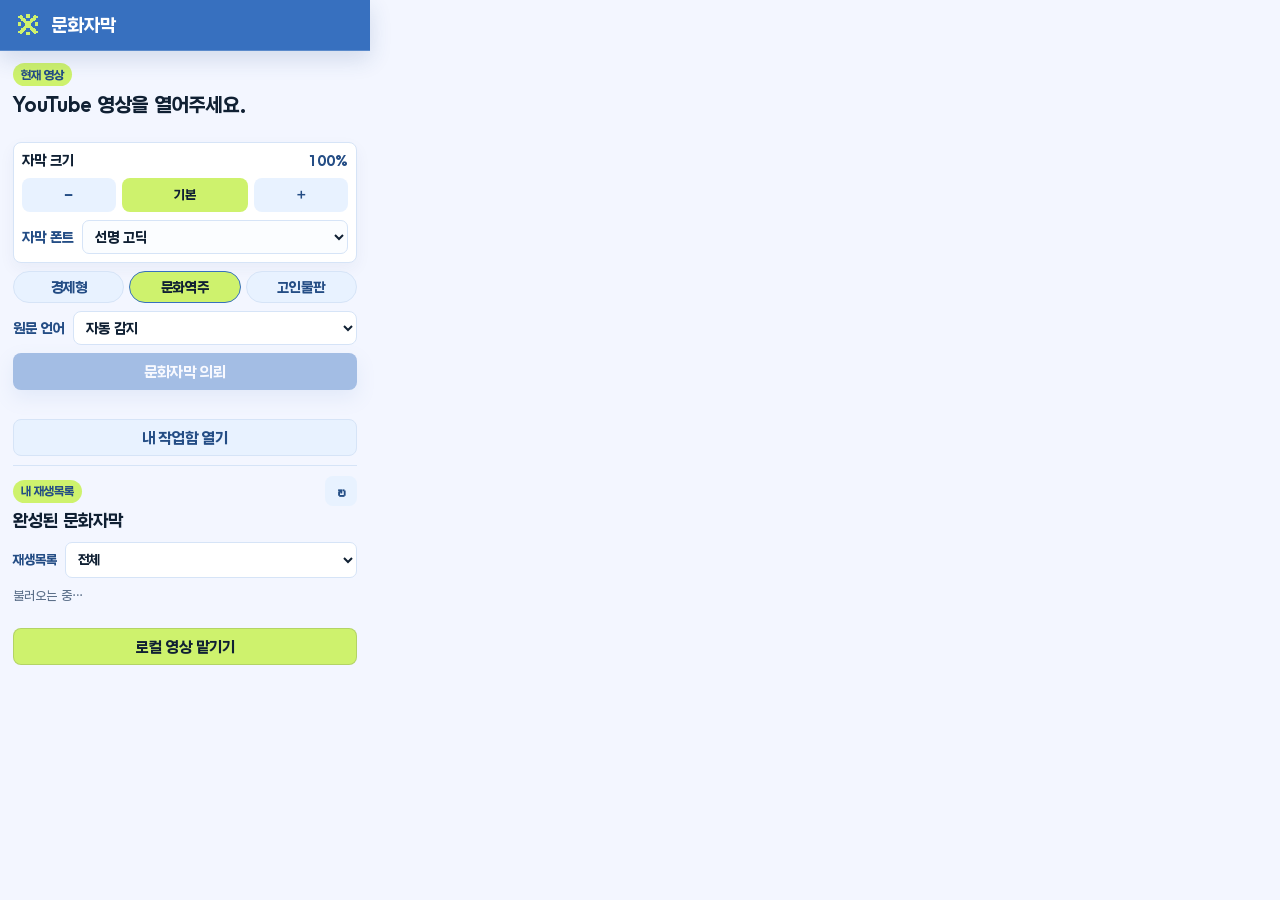
==== app/extension/popup.html @ 167eb342 "Add culture-subtitle-workbench skill and local app" ====
<!doctype html>
<html lang="ko">
<head>
  <meta charset="utf-8">
  <link rel="stylesheet" href="popup.css">
</head>
<body>
  <header><span><img src="icon-32.png" alt=""></span><strong>문화자막</strong></header>
  <main>
    <p class="label">현재 영상</p>
    <h1 id="title">YouTube 영상을 열어주세요.</h1>
    <section class="size-control" aria-labelledby="size-title">
      <div class="size-heading"><strong id="size-title">자막 크기</strong><output id="size-value">100%</output></div>
      <div class="size-buttons">
        <button id="size-down" type="button" aria-label="자막 작게">−</button>
        <button id="size-reset" type="button">기본</button>
        <button id="size-up" type="button" aria-label="자막 크게">＋</button>
      </div>
      <label class="font-control" for="subtitle-font"><span>자막 폰트</span>
        <select id="subtitle-font">
          <option value="gothic">선명 고딕</option>
          <option value="a2z">A2Z</option>
          <option value="serif">명조</option>
          <option value="mono">고정폭</option>
        </select>
      </label>
    </section>
    <div class="level-row">
      <label><input type="radio" name="level" value="economy"> 경제형</label>
      <label><input type="radio" name="level" value="culture" checked> 문화역주</label>
      <label><input type="radio" name="level" value="curator"> 고인물판</label>
    </div>
    <label class="language-control" for="source-language">
      <span>원문 언어</span>
      <select id="source-language">
        <option value="auto" selected>자동 감지</option>
        <option value="tr">튀르키예어</option>
        <option value="fa">페르시아어</option>
        <option value="pt">포르투갈어(브라질 포함)</option>
        <option value="es">스페인어</option>
        <option value="ar">아랍어</option>
        <option value="ja">일본어</option>
        <option value="zh">중국어</option>
        <option value="ru">러시아어</option>
        <option value="en">영어</option>
      </select>
    </label>
    <button id="queue" class="primary" type="button" disabled>문화자막 의뢰</button>
    <p id="status" role="status"></p>
    <button id="open-queue" class="quick-queue" type="button">내 작업함 열기</button>
    <section class="playlist" aria-labelledby="playlist-title">
      <div class="playlist-heading">
        <p class="label">내 재생목록</p>
        <button id="refresh-playlist" class="icon-button" type="button" aria-label="새로고침">↻</button>
      </div>
      <h2 id="playlist-title">완성된 문화자막</h2>
      <label class="playlist-filter" for="playlist-filter"><span>재생목록</span><select id="playlist-filter"><option value="all">전체</option></select></label>
      <div id="playlist-items"><p class="empty">불러오는 중…</p></div>
    </section>
  </main>
  <footer>
    <button id="open-local" type="button">로컬 영상 맡기기</button>
  </footer>
  <script src="popup.js"></script>
</body>
</html>
---- app/extension/popup.css ----
@font-face { font-family: "A2Z"; src: url("fonts/A2Z-Regular.ttf") format("truetype"); font-weight: 400; font-display: swap; }
@font-face { font-family: "A2Z"; src: url("fonts/A2Z-Medium.ttf") format("truetype"); font-weight: 500; font-display: swap; }
@font-face { font-family: "A2Z"; src: url("fonts/A2Z-Bold.ttf") format("truetype"); font-weight: 700 950; font-display: swap; }
:root { --moon:#f3f6ff; --panel:#fff; --soft:#e8f2ff; --ink:#102033; --muted:#5c708a; --harbor:#3770bf; --harbor-dark:#244d85; --herb:#cef26d; --line:#d6e4f7; }
* { box-sizing: border-box; }
body { width: 370px; max-height: 580px; margin: 0; overflow-y: auto; color: var(--ink); background: var(--moon); font: 15px/1.42 "A2Z", "Pretendard", "Segoe UI", "Malgun Gothic", sans-serif; word-break: keep-all; overflow-wrap: break-word; }
header { position: sticky; top: 0; z-index: 5; display: flex; align-items: center; gap: 9px; padding: 10px 13px; color: #fff; background: var(--harbor); border-bottom: 1px solid rgba(255,255,255,.18); box-shadow: 0 8px 22px rgba(36,77,133,.16); }
header span { display: block; overflow: hidden; width: 30px; height: 30px; border-radius: 8px; }
header img { display: block; width: 100%; height: 100%; image-rendering: pixelated; }
header strong { font-size: 17px; font-weight: 900; }
main { padding: 12px 13px 9px; }
.label { display: inline-flex; align-items: center; min-height: 23px; margin: 0 0 6px; padding: 0 8px; color: var(--harbor-dark); background: var(--herb); border-radius: 999px; font-size: 11px; font-weight: 900; letter-spacing: 0; }
h1 { min-height: 42px; margin: 0 0 10px; font-size: 18px; line-height: 1.35; }
.size-control { margin: -2px 0 8px; padding: 8px; background: var(--panel); border: 1px solid var(--line); border-radius: 8px; box-shadow: 0 6px 16px rgba(31,67,112,.05); }
.size-heading { display: flex; align-items: center; justify-content: space-between; margin-bottom: 8px; font-size: 13px; }
.size-heading output { color: var(--harbor-dark); font-weight: 900; font-variant-numeric: tabular-nums; }
.size-buttons { display: grid; grid-template-columns: 1fr 1.35fr 1fr; gap: 6px; }
.size-buttons button { min-height: 34px; color: var(--harbor-dark); background: var(--soft); font-size: 14px; }
.size-buttons button:hover { background: #d9eaff; }
.size-buttons #size-reset { color: var(--ink); background: var(--herb); font-size: 12px; }
.size-buttons button:disabled { cursor: default; opacity: .42; }
.font-control { display: grid; grid-template-columns: auto 1fr; align-items: center; gap: 8px; margin-top: 8px; color: var(--harbor-dark); font-size: 13px; font-weight: 900; }
.font-control select { min-width: 0; min-height: 34px; padding: 0 8px; color: var(--ink); background: #fbfdff; border: 1px solid var(--line); border-radius: 7px; font: 700 13px "A2Z", "Malgun Gothic", sans-serif; }
.level-row { display: flex; gap: 5px; margin-bottom: 8px; }
.level-row label { flex: 1; padding: 6px 3px; text-align: center; color: var(--harbor-dark); background: var(--soft); border: 1px solid var(--line); border-radius: 999px; font-size: 13px; font-weight: 800; cursor: pointer; }
.level-row input { display: none; }
.level-row label:has(input:checked) { color: var(--ink); background: var(--herb); border-color: var(--harbor); }
.language-control { display: grid; grid-template-columns: auto 1fr; align-items: center; gap: 8px; margin: 0 0 8px; color: var(--harbor-dark); font-size: 13px; font-weight: 900; }
.language-control select { min-width: 0; min-height: 34px; padding: 0 8px; color: var(--ink); background: var(--panel); border: 1px solid var(--line); border-radius: 8px; font: 700 13px "A2Z", "Malgun Gothic", sans-serif; }
button { width: 100%; min-height: 37px; border: 0; border-radius: 8px; font: 800 14px "A2Z", "Malgun Gothic", sans-serif; cursor: pointer; transition: transform 120ms ease-out, background-color 120ms ease-out, color 120ms ease-out; }
button:hover:not(:disabled) { transform: translateY(-1px); }
button:focus-visible { outline: 3px solid var(--herb); outline-offset: 2px; }
.primary { color: #fff; background: var(--harbor); box-shadow: 0 8px 18px rgba(55,112,191,.2); }
.primary:hover:not(:disabled) { background: var(--harbor-dark); }
.primary:disabled { cursor: default; opacity: .42; }
#status { min-height: 19px; margin: 7px 0 0; color: var(--muted); font-size: 13px; font-weight: 700; }
.quick-queue { margin-top: 3px; color: var(--harbor-dark); background: var(--soft); border: 1px solid var(--line); }
footer { display: grid; grid-template-columns: 1fr; gap: 6px; padding: 7px 13px 10px; }
footer button { color: var(--harbor-dark); background: var(--soft); border: 1px solid var(--line); }
#open-local { color: var(--ink); background: var(--herb); border-color: rgba(16,32,51,.14); }
.playlist { margin-top: 9px; padding-top: 10px; border-top: 1px solid var(--line); }
.playlist-heading { display: flex; align-items: center; justify-content: space-between; }
.playlist-heading .label { margin: 0; }
.playlist h2 { margin: 3px 0 10px; font-size: 16px; }
.playlist-filter { display: grid; grid-template-columns: auto 1fr; align-items: center; gap: 8px; margin: 0 0 9px; color: var(--harbor-dark); font-size: 12px; font-weight: 900; }
.playlist-filter select { min-width: 0; min-height: 36px; padding: 0 8px; color: var(--ink); background: var(--panel); border: 1px solid var(--line); border-radius: 7px; font: 700 12px "A2Z", "Malgun Gothic", sans-serif; }
.icon-button { width: 32px; min-height: 30px; color: var(--harbor-dark); background: var(--soft); font-size: 18px; }
.playlist-item { padding: 8px; margin-bottom: 6px; background: var(--panel); border: 1px solid var(--line); border-radius: 8px; box-shadow: 0 6px 16px rgba(31,67,112,.05); }
.playlist-item h3 { margin: 0 0 7px; overflow: hidden; font-size: 13px; line-height: 1.35; text-overflow: ellipsis; white-space: nowrap; }
.playlist-meta { margin: -3px 0 7px; color: var(--muted); font-size: 11px; }
.playlist-actions { display: grid; grid-template-columns: 1.2fr .65fr .85fr; gap: 5px; }
.playlist-actions button { min-height: 34px; padding: 4px; color: var(--harbor-dark); background: var(--soft); font-size: 11px; }
.playlist-actions .watch { color: var(--ink); background: var(--herb); }
.export-status { min-height: 16px; margin: 6px 0 0; color: var(--muted); font-size: 11px; }
.empty { margin: 8px 0; color: var(--muted); font-size: 12px; }

@media (prefers-reduced-motion: reduce) { button { transition: none; } button:hover:not(:disabled) { transform: none; } }
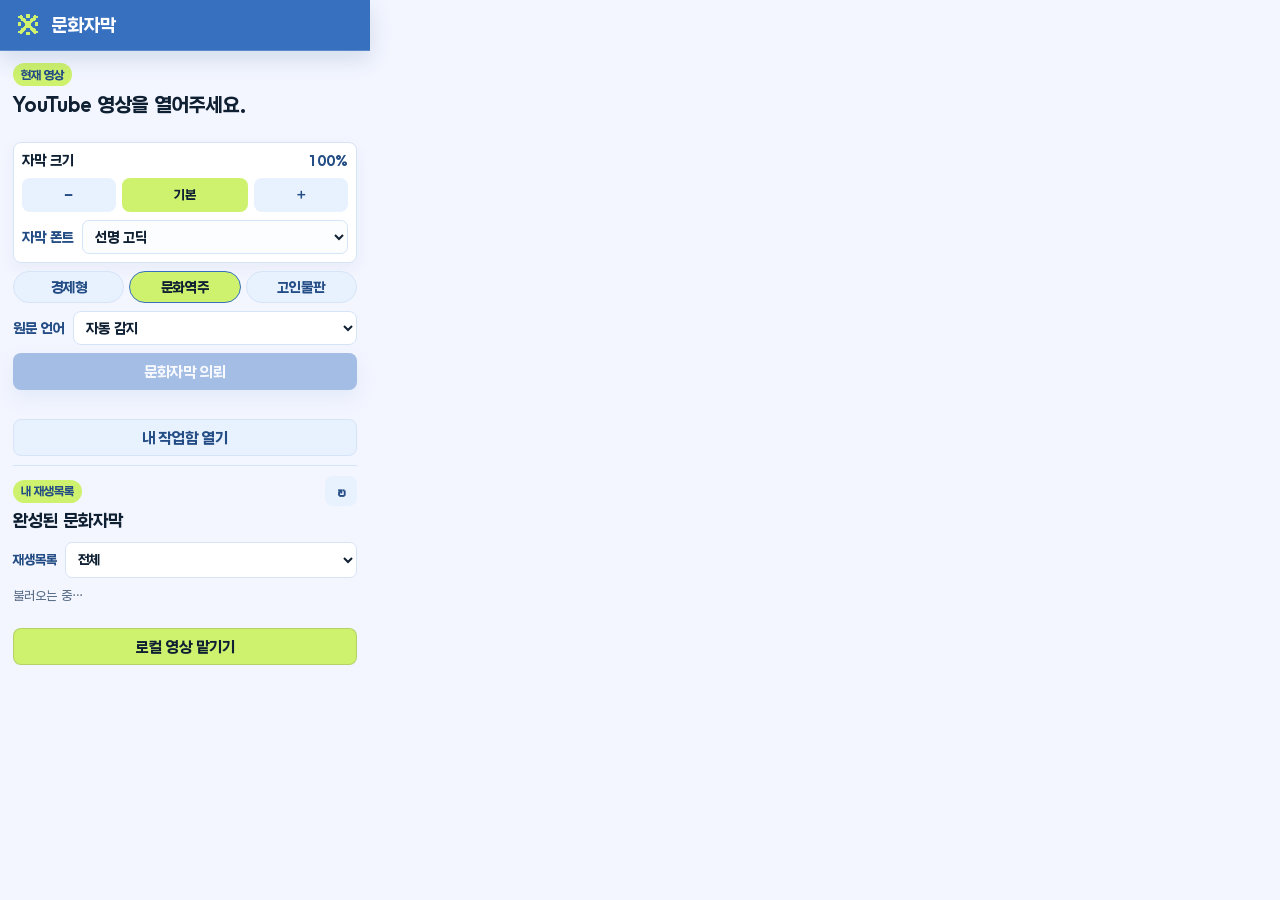
==== commit eb16312f: "v0.9.0: fix translation failures and sync fixes from the live app - Embed source cues in the prompt " ====
--- a/app/extension/popup.html
+++ b/app/extension/popup.html
@@ -42,6 +42,7 @@
         <option value="ja">일본어</option>
         <option value="zh">중국어</option>
         <option value="ru">러시아어</option>
+        <option value="pl">폴란드어</option>
         <option value="en">영어</option>
       </select>
     </label>
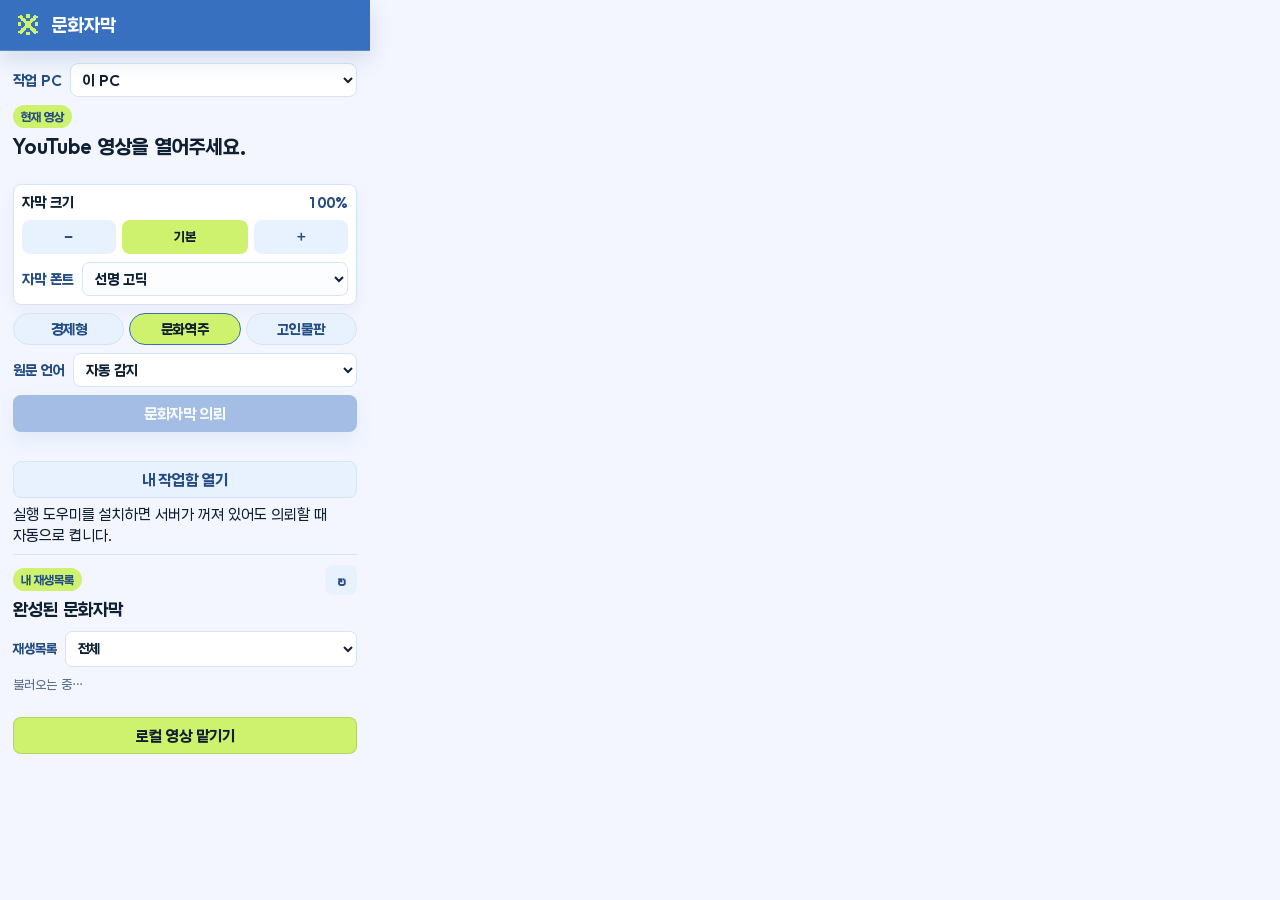
==== commit db2394f8: "Update public local workbench to v0.11.0" ====
--- a/app/extension/popup.html
+++ b/app/extension/popup.html
@@ -7,6 +7,9 @@
 <body>
   <header><span><img src="icon-32.png" alt=""></span><strong>문화자막</strong></header>
   <main>
+    <label class="language-control" for="server-target"><span>작업 PC</span>
+      <select id="server-target"><option value="local">이 PC</option></select>
+    </label>
     <p class="label">현재 영상</p>
     <h1 id="title">YouTube 영상을 열어주세요.</h1>
     <section class="size-control" aria-labelledby="size-title">
@@ -49,6 +52,7 @@
     <button id="queue" class="primary" type="button" disabled>문화자막 의뢰</button>
     <p id="status" role="status"></p>
     <button id="open-queue" class="quick-queue" type="button">내 작업함 열기</button>
+    <p class="server-start-help">실행 도우미를 설치하면 서버가 꺼져 있어도 의뢰할 때 자동으로 켭니다.</p>
     <section class="playlist" aria-labelledby="playlist-title">
       <div class="playlist-heading">
         <p class="label">내 재생목록</p>
--- a/app/extension/popup.css
+++ b/app/extension/popup.css
@@ -35,6 +35,7 @@
 .primary:disabled { cursor: default; opacity: .42; }
 #status { min-height: 19px; margin: 7px 0 0; color: var(--muted); font-size: 13px; font-weight: 700; }
 .quick-queue { margin-top: 3px; color: var(--harbor-dark); background: var(--soft); border: 1px solid var(--line); }
+.server-start-help { margin: 6px 0; font-size: 14px; line-height: 1.45; word-break: keep-all; overflow-wrap: anywhere; }
 footer { display: grid; grid-template-columns: 1fr; gap: 6px; padding: 7px 13px 10px; }
 footer button { color: var(--harbor-dark); background: var(--soft); border: 1px solid var(--line); }
 #open-local { color: var(--ink); background: var(--herb); border-color: rgba(16,32,51,.14); }
